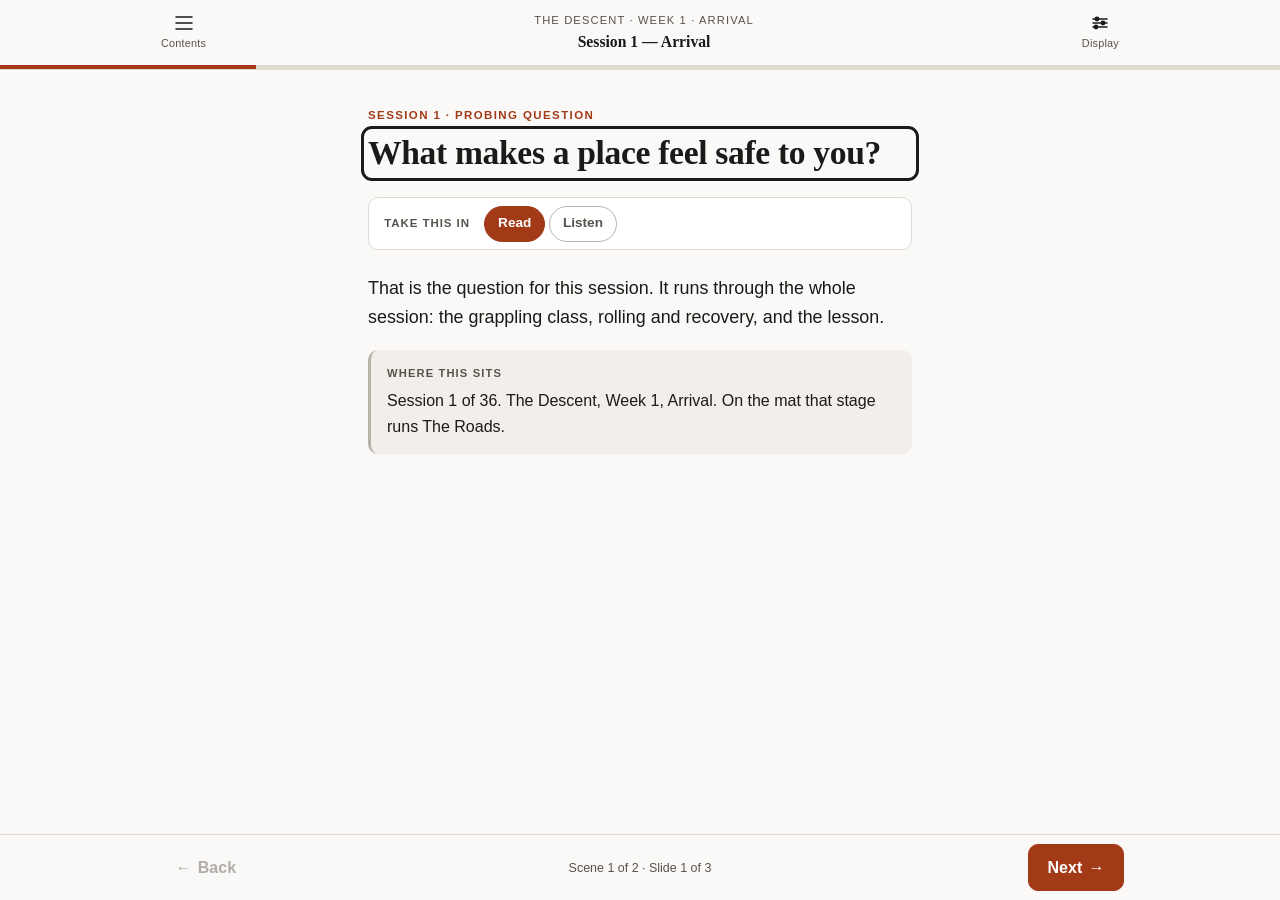
==== engine/index.html @ f6c0fd44 "Send the IRF somewhere it can be counted Unit 4 routes IRF responses through a Google Form backend o" ====
<!DOCTYPE html>
<html lang="en">
<head>
<meta charset="utf-8">
<meta name="viewport" content="width=device-width, initial-scale=1, viewport-fit=cover">
<title>GWMS eLearning</title>
<meta name="description" content="GWMS custom e-learning engine — Block 4 eLearning component.">
<link rel="stylesheet" href="css/engine.css?v=4">
</head>
<body class="is-booting">

<a class="skip-link" href="#main">Skip to slide content</a>

<!-- Screen-reader announcements for slide changes and feedback -->
<div id="live-polite" class="sr-only" aria-live="polite" aria-atomic="true"></div>
<div id="live-assertive" class="sr-only" aria-live="assertive" aria-atomic="true"></div>

<header class="appbar">
  <div class="appbar__inner">
    <button type="button" class="iconbtn" id="btn-menu" aria-haspopup="dialog">
      <span class="iconbtn__glyph" aria-hidden="true">
        <svg viewBox="0 0 20 20" width="20" height="20" focusable="false"><path d="M2 4h16M2 10h16M2 16h16" stroke="currentColor" stroke-width="1.6" stroke-linecap="round" fill="none"/></svg>
      </span>
      <span class="iconbtn__label">Contents</span>
    </button>

    <div class="appbar__title">
      <span class="appbar__eyebrow" id="course-eyebrow"></span>
      <span class="appbar__name" id="course-title">Loading&hellip;</span>
    </div>

    <button type="button" class="iconbtn" id="btn-prefs" aria-haspopup="dialog">
      <span class="iconbtn__glyph" aria-hidden="true">
        <svg viewBox="0 0 20 20" width="20" height="20" focusable="false"><path d="M3 6h14M3 10h14M3 14h14" stroke="currentColor" stroke-width="1.6" stroke-linecap="round" fill="none"/><circle cx="7" cy="6" r="2.4" fill="currentColor"/><circle cx="13" cy="10" r="2.4" fill="currentColor"/><circle cx="6" cy="14" r="2.4" fill="currentColor"/></svg>
      </span>
      <span class="iconbtn__label">Display</span>
    </button>
  </div>

  <div class="progress" id="progress"
       role="progressbar" aria-valuemin="0" aria-valuemax="100" aria-valuenow="0"
       aria-label="Course progress">
    <div class="progress__fill" id="progress-fill"></div>
  </div>
</header>

<main id="main" class="stage" tabindex="-1">
  <div class="slide" id="slide-root">
    <p class="loading">Loading course&hellip;</p>
  </div>
</main>

<nav class="slidebar" aria-label="Slide navigation">
  <div class="slidebar__inner">
    <button type="button" class="btn btn--ghost" id="btn-prev">
      <span aria-hidden="true">&larr;</span> Back
    </button>
    <p class="slidebar__status" id="slide-status"></p>
    <button type="button" class="btn btn--primary" id="btn-next">
      Next <span aria-hidden="true">&rarr;</span>
    </button>
  </div>
  <p class="slidebar__gate" id="slide-gate" hidden></p>
</nav>

<!-- ============ Contents / scene menu ============ -->
<dialog class="sheet" id="dlg-menu" aria-labelledby="dlg-menu-title">
  <div class="sheet__head">
    <h2 id="dlg-menu-title">Contents</h2>
    <button type="button" class="closebtn" data-close="dlg-menu">Close</button>
  </div>
  <div class="sheet__body">
    <nav id="menu-scenes" aria-label="Scenes and slides"></nav>
    <div class="sheet__foot">
      <button type="button" class="linkbtn" id="btn-credits">Credits &amp; licences</button>
      <button type="button" class="linkbtn" id="btn-privacy">Your data</button>
      <button type="button" class="linkbtn" id="btn-check">Accessibility check</button>
    </div>
  </div>
</dialog>

<!-- ============ Display preferences ============ -->
<dialog class="sheet" id="dlg-prefs" aria-labelledby="dlg-prefs-title">
  <div class="sheet__head">
    <h2 id="dlg-prefs-title">Display</h2>
    <button type="button" class="closebtn" data-close="dlg-prefs">Close</button>
  </div>
  <div class="sheet__body">
    <p class="sheet__intro">Set this up however it reads easiest for you. Your choices stay on this device.</p>

    <fieldset class="prefset">
      <legend>Text size</legend>
      <div class="segmented" role="radiogroup" aria-label="Text size" data-pref="textSize">
        <label><input type="radio" name="textSize" value="normal"> <span>Normal</span></label>
        <label><input type="radio" name="textSize" value="large"> <span>Large</span></label>
        <label><input type="radio" name="textSize" value="xlarge"> <span>Largest</span></label>
      </div>
    </fieldset>

    <fieldset class="prefset">
      <legend>Line spacing</legend>
      <div class="segmented" role="radiogroup" aria-label="Line spacing" data-pref="lineSpacing">
        <label><input type="radio" name="lineSpacing" value="normal"> <span>Normal</span></label>
        <label><input type="radio" name="lineSpacing" value="loose"> <span>Loose</span></label>
      </div>
    </fieldset>

    <fieldset class="prefset">
      <legend>Typeface</legend>
      <div class="segmented" role="radiogroup" aria-label="Typeface" data-pref="typeface">
        <label><input type="radio" name="typeface" value="default"> <span>Default</span></label>
        <label><input type="radio" name="typeface" value="legible"> <span>High legibility</span></label>
      </div>
    </fieldset>

    <fieldset class="prefset">
      <legend>Theme</legend>
      <div class="segmented" role="radiogroup" aria-label="Theme" data-pref="theme">
        <label><input type="radio" name="theme" value="system"> <span>System</span></label>
        <label><input type="radio" name="theme" value="light"> <span>Light</span></label>
        <label><input type="radio" name="theme" value="dark"> <span>Dark</span></label>
      </div>
    </fieldset>

    <fieldset class="prefset">
      <legend>Motion</legend>
      <div class="segmented" role="radiogroup" aria-label="Motion" data-pref="motion">
        <label><input type="radio" name="motion" value="system"> <span>System</span></label>
        <label><input type="radio" name="motion" value="reduced"> <span>Reduce</span></label>
      </div>
    </fieldset>
  </div>
</dialog>

<!-- ============ Generic info sheet (credits / privacy / check) ============ -->
<dialog class="sheet" id="dlg-info" aria-labelledby="dlg-info-title">
  <div class="sheet__head">
    <h2 id="dlg-info-title">Information</h2>
    <button type="button" class="closebtn" data-close="dlg-info">Close</button>
  </div>
  <div class="sheet__body" id="dlg-info-body"></div>
</dialog>

<script src="js/util.js?v=4"></script>
<script src="js/storage.js?v=4"></script>
<script src="js/validate.js?v=4"></script>
<script src="js/irf.js?v=4"></script>
<script src="js/slides.js?v=4"></script>
<script src="js/navigation.js?v=4"></script>
<script src="js/app.js?v=4"></script>
</body>
</html>
---- engine/css/engine.css ----
/* ==========================================================================
   GWMS eLearning Engine — engine.css
   Palette contrast is checked against WCAG 2.1 AA (4.5:1 body, 3:1 UI).
   Measured ratios are noted beside each pairing.
   ========================================================================== */

/* ---------- Tokens ---------- */
:root {
  color-scheme: light dark;

  /* Light surface set */
  --bg:          #FAF9F7;
  --surface:     #FFFFFF;
  --surface-2:   #F2EFEA;
  --ink:         #1B1A18;   /* on --bg  : 16.6:1 */
  --ink-muted:   #57534C;   /* on --bg  :  7.6:1 */
  --line:        #DFDAD2;
  --line-strong: #B9B2A8;   /* on --bg  :  3.1:1  (UI boundary) */
  --accent:      #A23A18;   /* on --bg  :  6.4:1 */
  --accent-ink:  #FFFFFF;   /* on accent:  6.7:1 */
  --accent-soft: #F7E9E3;
  --ok:          #1D5B3A;   /* on white :  8.1:1 */
  --ok-soft:     #E6F1EA;
  --no:          #96201C;   /* on --bg  :  8.0:1 */
  --no-soft:     #F9E7E6;
  --focus:       #1B1A18;

  --shadow: 0 1px 2px rgba(27,26,24,.05), 0 8px 24px -12px rgba(27,26,24,.22);

  --font-body: -apple-system, BlinkMacSystemFont, "Segoe UI", Roboto, "Helvetica Neue", Arial, sans-serif;
  --font-head: ui-serif, Georgia, "Iowan Old Style", "Times New Roman", serif;

  --measure: 34rem;          /* ~66 characters */
  --pad: clamp(1rem, 4vw, 2.25rem);
  --radius: 10px;
  --tap: 44px;               /* minimum touch target */

  --leading: 1.62;
  --step: 1rem;
  --dur: 180ms;
}

@media (prefers-color-scheme: dark) {
  :root:not([data-theme="light"]) { color-scheme: dark; }
}

/* Dark surface set — applied by media query or by explicit [data-theme] */
@media (prefers-color-scheme: dark) {
  :root:not([data-theme="light"]) {
    --bg:          #141618;
    --surface:     #1D2023;
    --surface-2:   #262A2E;
    --ink:         #F0EEE9;   /* on --bg : 15.6:1 */
    --ink-muted:   #ABA49B;   /* on --bg :  7.4:1 */
    --line:        #32373B;
    --line-strong: #545B61;   /* on --bg :  3.2:1 */
    --accent:      #E58B60;   /* on --bg :  7.1:1 */
    --accent-ink:  #141618;   /* on accent: 7.1:1 */
    --accent-soft: #2C231E;
    --ok:          #7CCDA0;   /* on --bg :  9.4:1 */
    --ok-soft:     #1B2A22;
    --no:          #F0938D;   /* on --bg :  8.2:1 */
    --no-soft:     #2C1D1C;
    --focus:       #F0EEE9;
    --shadow: 0 1px 2px rgba(0,0,0,.4), 0 10px 28px -14px rgba(0,0,0,.8);
  }
}
:root[data-theme="dark"] {
  color-scheme: dark;
  --bg:#141618; --surface:#1D2023; --surface-2:#262A2E;
  --ink:#F0EEE9; --ink-muted:#ABA49B; --line:#32373B; --line-strong:#545B61;
  --accent:#E58B60; --accent-ink:#141618; --accent-soft:#2C231E;
  --ok:#7CCDA0; --ok-soft:#1B2A22; --no:#F0938D; --no-soft:#2C1D1C;
  --focus:#F0EEE9;
  --shadow: 0 1px 2px rgba(0,0,0,.4), 0 10px 28px -14px rgba(0,0,0,.8);
}

/* Learner display preferences */
:root[data-text-size="large"]  { --step: 1.125rem; --measure: 32rem; }
:root[data-text-size="xlarge"] { --step: 1.28rem;  --measure: 30rem; }
:root[data-line-spacing="loose"] { --leading: 1.9; }
:root[data-typeface="legible"] {
  --font-body: "Atkinson Hyperlegible", Verdana, Tahoma, sans-serif;
  --font-head: "Atkinson Hyperlegible", Verdana, Tahoma, sans-serif;
}

@media (prefers-reduced-motion: reduce) { :root { --dur: 0ms; } }
:root[data-motion="reduced"] { --dur: 0ms; }

/* ---------- Reset-ish ---------- */
*, *::before, *::after { box-sizing: border-box; }
/* The UA rule for [hidden] is element-level, so any class that sets display
   (.btn, .reveal, …) would silently defeat it. Keep hidden meaning hidden. */
[hidden] { display: none !important; }
html { -webkit-text-size-adjust: 100%; }
body {
  margin: 0;
  background: var(--bg);
  color: var(--ink);
  font: var(--step)/var(--leading) var(--font-body);
  min-height: 100svh;
  display: flex;
  flex-direction: column;
  overflow-wrap: break-word;
}
h1, h2, h3 { font-family: var(--font-head); font-weight: 600; line-height: 1.22; letter-spacing: -0.01em; margin: 0 0 .5em; }
p { margin: 0 0 1em; }
img, video, svg { max-width: 100%; height: auto; }
button, input, textarea, select { font: inherit; color: inherit; }

:where(a) { color: var(--accent); text-underline-offset: 3px; }

/* Focus: always visible, never removed */
:focus-visible {
  outline: 3px solid var(--focus);
  outline-offset: 2px;
  border-radius: 4px;
}
#main:focus { outline: none; }
#main:focus-visible { outline: 3px solid var(--focus); outline-offset: -3px; }

.sr-only {
  position: absolute !important; width: 1px; height: 1px;
  padding: 0; margin: -1px; overflow: hidden;
  clip: rect(0 0 0 0); clip-path: inset(50%); white-space: nowrap; border: 0;
}

.skip-link {
  position: absolute; left: .5rem; top: -100vh; z-index: 100;
  background: var(--accent); color: var(--accent-ink);
  padding: .7rem 1rem; border-radius: var(--radius); font-weight: 600;
  text-decoration: none;
}
.skip-link:focus { top: .5rem; }

/* ---------- App bar ---------- */
.appbar {
  position: sticky; top: 0; z-index: 20;
  background: color-mix(in srgb, var(--bg) 88%, transparent);
  -webkit-backdrop-filter: saturate(1.4) blur(10px);
  backdrop-filter: saturate(1.4) blur(10px);
  border-bottom: 1px solid var(--line);
}
.appbar__inner {
  max-width: 62rem; margin: 0 auto;
  padding: .4rem max(.5rem, env(safe-area-inset-left)) .4rem max(.5rem, env(safe-area-inset-right));
  display: grid; grid-template-columns: auto 1fr auto; align-items: center; gap: .5rem;
}
.appbar__title { text-align: center; min-width: 0; }
.appbar__eyebrow {
  display: block; font-size: .7rem; letter-spacing: .1em; text-transform: uppercase;
  color: var(--ink-muted);
}
.appbar__name {
  display: block; font-family: var(--font-head); font-size: .98rem; font-weight: 600;
  white-space: nowrap; overflow: hidden; text-overflow: ellipsis;
}

.iconbtn {
  display: inline-flex; flex-direction: column; align-items: center; gap: .1rem;
  min-width: var(--tap); min-height: var(--tap);
  padding: .35rem .5rem; border: 1px solid transparent; border-radius: var(--radius);
  background: transparent; cursor: pointer;
}
.iconbtn:hover { background: var(--surface-2); }
.iconbtn__glyph { display: flex; }
.iconbtn__label { font-size: .68rem; letter-spacing: .02em; color: var(--ink-muted); }

/* ---------- Progress ---------- */
.progress { height: 4px; background: var(--line); position: relative; }
.progress__fill {
  height: 100%; width: 0%; background: var(--accent);
  transition: width var(--dur) ease-out;
}

/* ---------- Stage ---------- */
.stage {
  flex: 1 0 auto; width: 100%;
  padding: var(--pad) max(var(--pad), env(safe-area-inset-left)) 2rem max(var(--pad), env(safe-area-inset-right));
}
.slide { max-width: var(--measure); margin: 0 auto; }
body.is-booting .slide { opacity: .6; }
.slide[data-enter] { animation: fade var(--dur) ease-out both; }
@keyframes fade { from { opacity: 0; transform: translateY(6px); } to { opacity: 1; transform: none; } }

.loading { color: var(--ink-muted); }

/* Slide header */
.slide__eyebrow {
  font-size: .72rem; letter-spacing: .12em; text-transform: uppercase;
  color: var(--accent); margin: 0 0 .5rem; font-weight: 600;
}
.slide__title { font-size: clamp(1.5rem, 1.15rem + 1.6vw, 2.1rem); margin-bottom: .7em; }
.slide__title:focus { outline: none; }
.slide__title:focus-visible { outline: 3px solid var(--focus); outline-offset: 4px; }

/* ---------- Body blocks ---------- */
.block-lead { font-size: 1.12em; color: var(--ink); }
.block-list { padding-left: 1.15em; margin: 0 0 1em; }
.block-list li { margin-bottom: .4em; }
.block-quote {
  margin: 0 0 1.25em; padding: .1em 0 .1em 1rem;
  border-left: 3px solid var(--accent);
  font-family: var(--font-head); font-size: 1.1em; color: var(--ink);
}
.block-quote cite { display: block; font: 400 .8rem/1.4 var(--font-body); color: var(--ink-muted); font-style: normal; margin-top: .5em; }
.callout {
  margin: 0 0 1.25em; padding: .9rem 1rem;
  background: var(--surface-2); border-radius: var(--radius);
  border-left: 3px solid var(--line-strong);
}
.callout > :last-child { margin-bottom: 0; }
.callout__label {
  display: block; font-size: .7rem; letter-spacing: .1em; text-transform: uppercase;
  color: var(--ink-muted); font-weight: 700; margin-bottom: .35rem;
}

/* Figures */
.figure { margin: 0 0 1.5rem; }
.figure__frame {
  background: var(--surface-2); border: 1px solid var(--line);
  border-radius: var(--radius); overflow: hidden;
}
.figure img { display: block; width: 100%; }
.figure figcaption { font-size: .82rem; color: var(--ink-muted); margin-top: .55rem; }
.credit { font-size: .74rem; color: var(--ink-muted); margin-top: .35rem; }
.credit b { font-weight: 600; }

/* ---------- Buttons ---------- */
.btn {
  display: inline-flex; align-items: center; justify-content: center; gap: .4rem;
  min-height: var(--tap); padding: .6rem 1.15rem;
  border-radius: var(--radius); border: 1px solid var(--line-strong);
  background: var(--surface); color: var(--ink);
  font-weight: 600; cursor: pointer;
  transition: background var(--dur), border-color var(--dur), transform var(--dur);
}
.btn:hover:not(:disabled) { background: var(--surface-2); }
.btn:active:not(:disabled) { transform: translateY(1px); }
.btn:disabled { opacity: .45; cursor: not-allowed; }
.btn--primary { background: var(--accent); border-color: var(--accent); color: var(--accent-ink); }
.btn--primary:hover:not(:disabled) { background: color-mix(in srgb, var(--accent) 88%, var(--ink)); }
.btn--ghost { border-color: transparent; background: transparent; color: var(--ink-muted); }
.btn--ghost:hover:not(:disabled) { background: var(--surface-2); color: var(--ink); }
.btn--wide { width: 100%; }

.linkbtn {
  background: none; border: 0; padding: .5rem .25rem; min-height: var(--tap);
  color: var(--accent); font-weight: 600; cursor: pointer;
  text-decoration: underline; text-underline-offset: 3px;
}

/* ---------- Slide nav bar ---------- */
.slidebar {
  position: sticky; bottom: 0; z-index: 15;
  background: color-mix(in srgb, var(--bg) 92%, transparent);
  -webkit-backdrop-filter: blur(10px); backdrop-filter: blur(10px);
  border-top: 1px solid var(--line);
  padding-bottom: env(safe-area-inset-bottom);
}
.slidebar__inner {
  max-width: 62rem; margin: 0 auto;
  padding: .55rem max(.75rem, env(safe-area-inset-left)) .55rem max(.75rem, env(safe-area-inset-right));
  display: grid; grid-template-columns: 1fr auto 1fr; align-items: center; gap: .5rem;
}
.slidebar__inner > :first-child { justify-self: start; }
.slidebar__inner > :last-child { justify-self: end; }
.slidebar__status {
  margin: 0; font-size: .78rem; color: var(--ink-muted); text-align: center;
}
.slidebar__gate {
  margin: 0; padding: 0 1rem .6rem; text-align: center;
  font-size: .82rem; color: var(--accent);
}

/* ---------- Alternate representations (differentiation) ---------- */
.altbar {
  display: flex; flex-wrap: wrap; align-items: center; gap: .4rem;
  margin: 0 0 1.5rem; padding: .45rem; border: 1px solid var(--line);
  background: var(--surface); border-radius: var(--radius);
}
.altbar__label {
  font-size: .72rem; letter-spacing: .08em; text-transform: uppercase;
  color: var(--ink-muted); font-weight: 700; padding: 0 .5rem; margin: 0;
}
.altbar__opts { display: flex; flex-wrap: wrap; gap: .25rem; }
.altbar__opts label { position: relative; }
.altbar__opts input { position: absolute; inset: 0; opacity: 0; cursor: pointer; }
.altbar__opts span {
  display: inline-flex; align-items: center; min-height: 36px; padding: .3rem .8rem;
  border-radius: 999px; border: 1px solid var(--line-strong); font-size: .85rem; font-weight: 600;
  color: var(--ink-muted); cursor: pointer;
}
.altbar__opts input:checked + span { background: var(--accent); border-color: var(--accent); color: var(--accent-ink); }
.altbar__opts input:focus-visible + span { outline: 3px solid var(--focus); outline-offset: 2px; }

.media-note { font-size: .82rem; color: var(--ink-muted); }
.media-error {
  padding: .8rem 1rem; border-radius: var(--radius);
  background: var(--no-soft); color: var(--no); font-size: .88rem;
}
audio { width: 100%; margin-bottom: .75rem; }

/* ---------- Video ---------- */
.videowrap {
  position: relative; background: #000; border-radius: var(--radius);
  overflow: hidden; border: 1px solid var(--line); margin-bottom: .75rem;
}
.videowrap--embed { aspect-ratio: 16 / 9; }
.videowrap--embed iframe { position: absolute; inset: 0; width: 100%; height: 100%; border: 0; }
.videowrap video { display: block; width: 100%; }

/* ---------- Disclosure / reveal ---------- */
.reveal { border: 1px solid var(--line); border-radius: var(--radius); margin: 0 0 .85rem; background: var(--surface); }
.reveal__btn {
  display: flex; align-items: center; gap: .65rem; width: 100%;
  min-height: var(--tap); padding: .8rem 1rem;
  background: none; border: 0; border-radius: var(--radius);
  text-align: left; font-weight: 600; cursor: pointer;
}
.reveal__btn:hover { background: var(--surface-2); }
.reveal__marker {
  flex: 0 0 auto; width: 1.5rem; height: 1.5rem; border-radius: 50%;
  border: 1.5px solid var(--accent); color: var(--accent);
  display: grid; place-items: center; font-size: .9rem; line-height: 1;
  transition: transform var(--dur) ease-out, background var(--dur), color var(--dur);
}
.reveal__btn[aria-expanded="true"] .reveal__marker {
  transform: rotate(45deg); background: var(--accent); color: var(--accent-ink);
}
.reveal__panel { padding: 0 1rem 1rem; border-top: 1px solid var(--line); }
.reveal__panel > :first-child { margin-top: 1rem; }
.reveal__panel > :last-child { margin-bottom: 0; }
.reveal__panel[hidden] { display: none; }
.reveal__done { margin-left: auto; font-size: .72rem; color: var(--ok); font-weight: 700; }

/* ---------- Assessment shared ---------- */
.assess {
  border: 1px solid var(--line); border-radius: var(--radius);
  background: var(--surface); padding: 1rem 1.1rem 1.1rem; margin: 0 0 1.25rem;
  box-shadow: var(--shadow);
}
.assess__kind {
  font-size: .68rem; letter-spacing: .12em; text-transform: uppercase;
  color: var(--ink-muted); font-weight: 700; margin: 0 0 .5rem;
}
.assess__q { font-family: var(--font-head); font-size: 1.15em; margin: 0 0 1rem; padding: 0; border: 0; }
fieldset.assess__set { border: 0; padding: 0; margin: 0; min-width: 0; }

/* Choice list — native radios/checkboxes for full keyboard support */
.choices { list-style: none; margin: 0 0 1rem; padding: 0; display: grid; gap: .5rem; }
.choice { position: relative; }
.choice > input { position: absolute; left: .95rem; top: 50%; transform: translateY(-50%); margin: 0; }
.choice > label {
  display: block; min-height: var(--tap); padding: .8rem 1rem .8rem 2.65rem;
  border: 1px solid var(--line-strong); border-radius: var(--radius);
  background: var(--bg); cursor: pointer;
}
.choice > label:hover { background: var(--surface-2); }
.choice > input:checked + label { border-color: var(--accent); background: var(--accent-soft); }
.choice > input:focus-visible + label { outline: 3px solid var(--focus); outline-offset: 2px; }
.choice > input:disabled + label { cursor: default; }
.choice[data-state="correct"] > label { border-color: var(--ok); background: var(--ok-soft); }
.choice[data-state="incorrect"] > label { border-color: var(--no); background: var(--no-soft); }
.choice__mark { font-weight: 700; }
.choice[data-state="correct"] .choice__mark { color: var(--ok); }
.choice[data-state="incorrect"] .choice__mark { color: var(--no); }
.choice__why { display: block; margin-top: .4rem; font-size: .86rem; color: var(--ink-muted); }

.feedback { padding: .85rem 1rem; border-radius: var(--radius); margin: 0 0 1rem; }
.feedback--ok { background: var(--ok-soft); border: 1px solid var(--ok); }
.feedback--no { background: var(--no-soft); border: 1px solid var(--no); }
.feedback__head { font-weight: 700; margin: 0 0 .3rem; }
.feedback--ok .feedback__head { color: var(--ok); }
.feedback--no .feedback__head { color: var(--no); }
.feedback > :last-child { margin-bottom: 0; }
.assess__actions { display: flex; flex-wrap: wrap; gap: .5rem; }

/* Reflection */
.reflect__field { display: block; }
.reflect__hint { display: block; font-size: .86rem; color: var(--ink-muted); margin: 0 0 .6rem; }
.reflect textarea {
  width: 100%; min-height: 8.5rem; padding: .8rem .9rem;
  border: 1px solid var(--line-strong); border-radius: var(--radius);
  background: var(--bg); resize: vertical;
}
.reflect textarea:focus-visible { outline: 3px solid var(--focus); outline-offset: 1px; }
.reflect__group { margin-bottom: 1.15rem; }
.reflect__group:last-of-type { margin-bottom: 0; }
.reflect__group .assess__q { font-size: 1em; margin-bottom: .4rem; }
.reflect__foot { display: flex; flex-wrap: wrap; align-items: center; gap: .75rem; margin-top: .75rem; }
.reflect__saved { font-size: .82rem; color: var(--ok); font-weight: 600; }
.sendstatus { margin: .75rem 0 0; font-size: .9rem; font-weight: 600; }
.sendstatus--sending { color: var(--ink-muted); }
.sendstatus--sent, .sendstatus--handed { color: var(--ok); }
.sendstatus--queued, .sendstatus--local { color: var(--ink-muted); font-weight: 400; }

.privacy-note { font-size: .78rem; color: var(--ink-muted); margin: .75rem 0 0; }

/* Branch */
.branch__opts { display: grid; gap: .6rem; margin: 0; padding: 0; list-style: none; }
.branch__btn {
  width: 100%; text-align: left; min-height: var(--tap);
  padding: .9rem 1rem; border: 1px solid var(--line-strong); border-radius: var(--radius);
  background: var(--bg); cursor: pointer; font-weight: 600;
  display: flex; align-items: center; gap: .75rem;
}
.branch__btn:hover { background: var(--surface-2); border-color: var(--accent); }
.branch__btn[aria-pressed="true"] { border-color: var(--accent); background: var(--accent-soft); }
.branch__idx {
  flex: 0 0 auto; width: 1.75rem; height: 1.75rem; border-radius: 50%;
  display: grid; place-items: center; font-size: .8rem;
  background: var(--surface-2); color: var(--ink-muted);
}
.branch__btn:hover .branch__idx, .branch__btn[aria-pressed="true"] .branch__idx { background: var(--accent); color: var(--accent-ink); }
.branch__sub { display: block; font-weight: 400; font-size: .86rem; color: var(--ink-muted); margin-top: .2rem; }

/* ---------- Dialogs ---------- */
.sheet {
  width: min(34rem, 100vw); max-width: 100vw;
  max-height: 88svh; padding: 0; border: 1px solid var(--line);
  border-radius: 14px; background: var(--surface); color: var(--ink);
  box-shadow: var(--shadow);
}
.sheet::backdrop { background: rgba(10,10,10,.45); }
.sheet__head {
  position: sticky; top: 0; z-index: 2; background: var(--surface);
  display: flex; align-items: center; justify-content: space-between; gap: 1rem;
  padding: 1rem 1.15rem .75rem; border-bottom: 1px solid var(--line);
}
.sheet__head h2 { margin: 0; font-size: 1.15rem; }
.closebtn {
  min-height: var(--tap); padding: .5rem .9rem; border-radius: var(--radius);
  border: 1px solid var(--line-strong); background: var(--bg); cursor: pointer; font-weight: 600;
}
.closebtn:hover { background: var(--surface-2); }
.sheet__body { padding: 1rem 1.15rem 1.5rem; overflow-y: auto; }
.sheet__intro { color: var(--ink-muted); font-size: .9rem; }
.sheet__foot {
  display: flex; flex-wrap: wrap; gap: .25rem 1.25rem;
  margin-top: 1.25rem; padding-top: .75rem; border-top: 1px solid var(--line);
}

@media (max-width: 480px) {
  .sheet {
    width: 100vw; max-height: 92svh; margin: auto 0 0; border-radius: 14px 14px 0 0;
    border-bottom: 0;
  }
}

/* Menu (scene/slide list) */
.menu-scene { margin-bottom: 1.25rem; }
.menu-scene__title {
  font-size: .72rem; letter-spacing: .11em; text-transform: uppercase;
  color: var(--ink-muted); font-weight: 700; margin: 0 0 .5rem;
}
.menu-list { list-style: none; margin: 0; padding: 0; display: grid; gap: .25rem; }
.menu-item {
  display: flex; align-items: center; gap: .7rem; width: 100%;
  min-height: var(--tap); padding: .6rem .7rem;
  border: 1px solid transparent; border-radius: var(--radius);
  background: none; text-align: left; cursor: pointer;
}
.menu-item:hover { background: var(--surface-2); }
.menu-item[aria-current="true"] { border-color: var(--accent); background: var(--accent-soft); font-weight: 700; }
.menu-item__dot {
  flex: 0 0 auto; width: .6rem; height: .6rem; border-radius: 50%;
  border: 1.5px solid var(--line-strong); background: transparent;
}
.menu-item[data-visited="true"] .menu-item__dot { background: var(--accent); border-color: var(--accent); }
.menu-item__text { flex: 1 1 auto; min-width: 0; }
.menu-item__type { font-size: .7rem; color: var(--ink-muted); text-transform: uppercase; letter-spacing: .07em; }

/* Preferences */
.prefset { border: 0; padding: 0; margin: 0 0 1.35rem; min-width: 0; }
.prefset legend { padding: 0; font-weight: 700; font-size: .82rem; letter-spacing: .06em; text-transform: uppercase; color: var(--ink-muted); margin-bottom: .5rem; }
.segmented { display: flex; flex-wrap: wrap; gap: .4rem; }
.segmented label { position: relative; }
.segmented input { position: absolute; inset: 0; opacity: 0; cursor: pointer; }
.segmented span {
  display: inline-flex; align-items: center; min-height: var(--tap); padding: .45rem 1rem;
  border: 1px solid var(--line-strong); border-radius: 999px; cursor: pointer; font-weight: 600; font-size: .9rem;
}
.segmented input:checked + span { background: var(--accent); border-color: var(--accent); color: var(--accent-ink); }
.segmented input:focus-visible + span { outline: 3px solid var(--focus); outline-offset: 2px; }

/* Info sheet content */
.info-list { list-style: none; margin: 0; padding: 0; display: grid; gap: .85rem; }
.info-list li { padding-bottom: .85rem; border-bottom: 1px solid var(--line); font-size: .9rem; }
.info-list li:last-child { border-bottom: 0; }
.info-list b { display: block; }
.issue { display: grid; gap: .2rem; padding: .7rem .85rem; border-radius: var(--radius); font-size: .88rem; }
.issue--error { background: var(--no-soft); border-left: 3px solid var(--no); }
.issue--warn { background: var(--surface-2); border-left: 3px solid var(--line-strong); }
.issue__where { font-size: .74rem; color: var(--ink-muted); font-family: ui-monospace, SFMono-Regular, Menlo, monospace; }
.tally { display: flex; gap: 1.25rem; margin: 0 0 1rem; }
.tally b { display: block; font-family: var(--font-head); font-size: 1.6rem; }
.tally span { font-size: .75rem; color: var(--ink-muted); text-transform: uppercase; letter-spacing: .08em; }

/* Fatal load error */
.fatal { max-width: var(--measure); margin: 0 auto; }
.fatal pre {
  background: var(--surface-2); padding: .9rem 1rem; border-radius: var(--radius);
  overflow-x: auto; font-size: .85rem; border: 1px solid var(--line);
}

/* Print — text path for the whole course */
@media print {
  .appbar, .slidebar, .sheet, .skip-link, .altbar { display: none !important; }
  body { background: #fff; color: #000; }
  .reveal__panel[hidden] { display: block !important; }
}
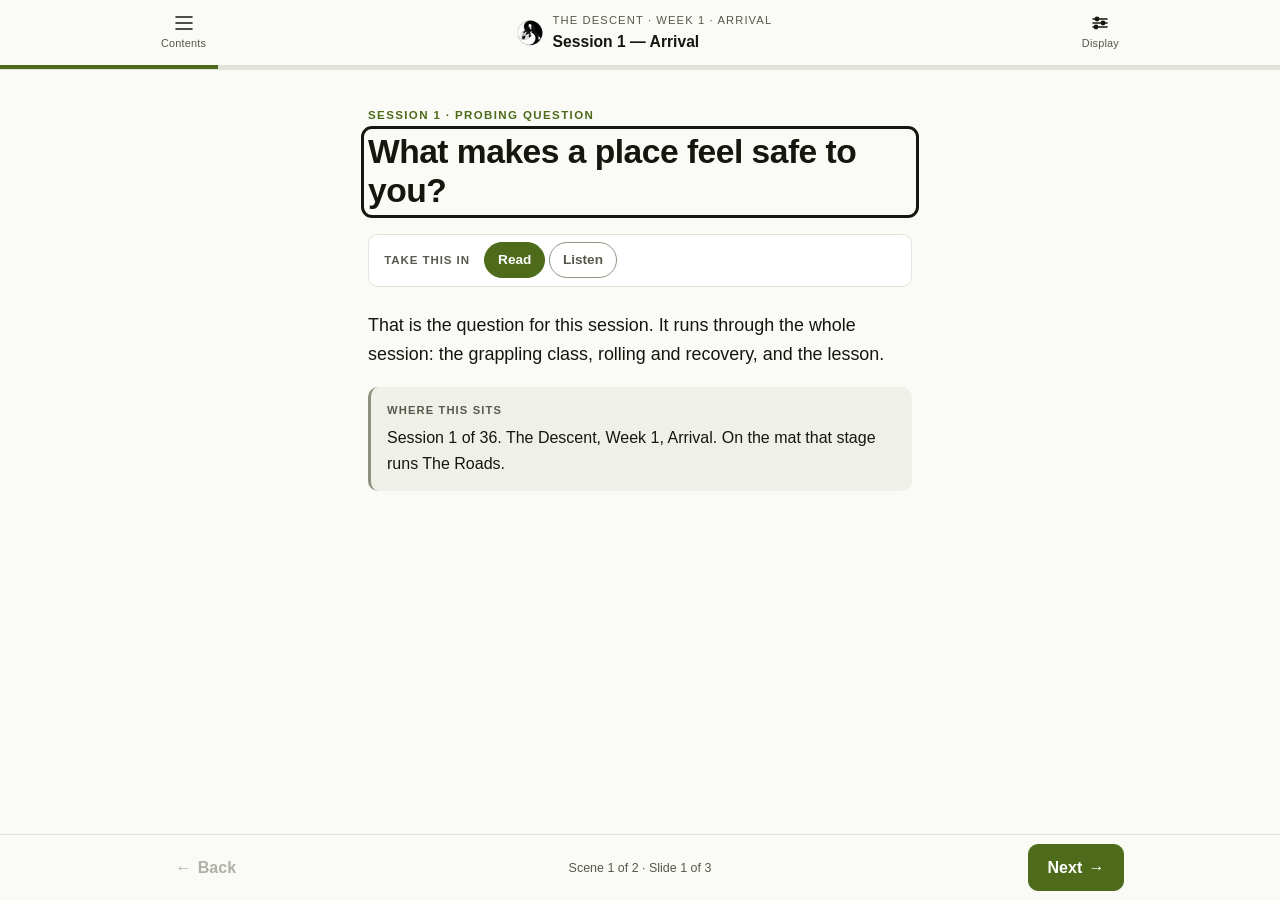
==== commit e138bf51: "Replace the placeholder palette with the real GWMS brand Olive #6B8E23 as the primary accent, black " ====
--- a/engine/index.html
+++ b/engine/index.html
@@ -5,7 +5,9 @@
 <meta name="viewport" content="width=device-width, initial-scale=1, viewport-fit=cover">
 <title>GWMS eLearning</title>
 <meta name="description" content="GWMS custom e-learning engine — Block 4 eLearning component.">
-<link rel="stylesheet" href="css/engine.css?v=4">
+<link rel="icon" href="assets/favicon-192.png" sizes="192x192">
+<link rel="apple-touch-icon" href="assets/favicon-192.png">
+<link rel="stylesheet" href="css/engine.css?v=8">
 </head>
 <body class="is-booting">
 
@@ -25,8 +27,11 @@
     </button>
 
     <div class="appbar__title">
-      <span class="appbar__eyebrow" id="course-eyebrow"></span>
-      <span class="appbar__name" id="course-title">Loading&hellip;</span>
+      <img class="appbar__mark" src="assets/brand-mark.png" alt="" width="32" height="32">
+      <span class="appbar__title-text">
+        <span class="appbar__eyebrow" id="course-eyebrow"></span>
+        <span class="appbar__name" id="course-title">Loading&hellip;</span>
+      </span>
     </div>
 
     <button type="button" class="iconbtn" id="btn-prefs" aria-haspopup="dialog">
@@ -72,7 +77,7 @@
   <div class="sheet__body">
     <nav id="menu-scenes" aria-label="Scenes and slides"></nav>
     <div class="sheet__foot">
-      <button type="button" class="linkbtn" id="btn-credits">Credits &amp; licences</button>
+      <button type="button" class="linkbtn" id="btn-credits">Credits &amp; licenses</button>
       <button type="button" class="linkbtn" id="btn-privacy">Your data</button>
       <button type="button" class="linkbtn" id="btn-check">Accessibility check</button>
     </div>
@@ -141,12 +146,12 @@
   <div class="sheet__body" id="dlg-info-body"></div>
 </dialog>
 
-<script src="js/util.js?v=4"></script>
-<script src="js/storage.js?v=4"></script>
-<script src="js/validate.js?v=4"></script>
-<script src="js/irf.js?v=4"></script>
-<script src="js/slides.js?v=4"></script>
-<script src="js/navigation.js?v=4"></script>
-<script src="js/app.js?v=4"></script>
+<script src="js/util.js?v=8"></script>
+<script src="js/storage.js?v=8"></script>
+<script src="js/validate.js?v=8"></script>
+<script src="js/irf.js?v=8"></script>
+<script src="js/slides.js?v=8"></script>
+<script src="js/navigation.js?v=8"></script>
+<script src="js/app.js?v=8"></script>
 </body>
 </html>
--- a/engine/css/engine.css
+++ b/engine/css/engine.css
@@ -5,30 +5,39 @@
    ========================================================================== */
 
 /* ---------- Tokens ---------- */
+/* GWMS brand: olive #6B8E23, black, white, red and gold reserved for
+   feedback. Every pairing below is measured against WCAG 2.1 AA (4.5:1 body
+   text, 3:1 UI/large text) with the same relative-luminance formula the
+   engine runs at load time in validate.js — not eyeballed. Ratios noted
+   beside each token. Re-verify with tools/palette-check.js before changing
+   any of these; a hand-tweaked hex here is exactly the kind of thing that
+   passes a glance and fails the live contrast audit. */
 :root {
   color-scheme: light dark;
 
   /* Light surface set */
-  --bg:          #FAF9F7;
+  --bg:          #FAFAF6;
   --surface:     #FFFFFF;
-  --surface-2:   #F2EFEA;
-  --ink:         #1B1A18;   /* on --bg  : 16.6:1 */
-  --ink-muted:   #57534C;   /* on --bg  :  7.6:1 */
-  --line:        #DFDAD2;
-  --line-strong: #B9B2A8;   /* on --bg  :  3.1:1  (UI boundary) */
-  --accent:      #A23A18;   /* on --bg  :  6.4:1 */
-  --accent-ink:  #FFFFFF;   /* on accent:  6.7:1 */
-  --accent-soft: #F7E9E3;
-  --ok:          #1D5B3A;   /* on white :  8.1:1 */
-  --ok-soft:     #E6F1EA;
-  --no:          #96201C;   /* on --bg  :  8.0:1 */
-  --no-soft:     #F9E7E6;
-  --focus:       #1B1A18;
-
-  --shadow: 0 1px 2px rgba(27,26,24,.05), 0 8px 24px -12px rgba(27,26,24,.22);
-
-  --font-body: -apple-system, BlinkMacSystemFont, "Segoe UI", Roboto, "Helvetica Neue", Arial, sans-serif;
-  --font-head: ui-serif, Georgia, "Iowan Old Style", "Times New Roman", serif;
+  --surface-2:   #EFF1E8;
+  --ink:         #15170F;   /* on --bg  : 17.3:1 */
+  --ink-muted:   #565A4C;   /* on --bg  :  6.8:1 */
+  --line:        #E1E4D8;
+  --line-strong: #8C9280;   /* on --bg  :  3.1:1  (UI boundary) */
+  --accent:      #4E6B1B;   /* on --bg  :  5.8:1 */
+  --accent-ink:  #FFFFFF;   /* on accent:  6.1:1 */
+  --accent-soft: #E9EFDD;
+  --ok:          #1D7A3D;   /* on --bg  :  5.1:1 */
+  --ok-soft:     #E3F3E7;
+  --no:          #A32E24;   /* on --bg  :  6.8:1 */
+  --no-soft:     #FBE7E4;
+  --highlight:   #7A5E00;   /* on --bg  :  5.9:1 — reserved: spaced-retrieval screens only */
+  --highlight-soft: #F5EBC8;
+  --focus:       #15170F;
+
+  --shadow: 0 1px 2px rgba(21,23,15,.05), 0 8px 24px -12px rgba(21,23,15,.22);
+
+  --font-body: -apple-system, BlinkMacSystemFont, "Helvetica Neue", Helvetica, Arial, "Segoe UI", Roboto, sans-serif;
+  --font-head: -apple-system, BlinkMacSystemFont, "Helvetica Neue", Helvetica, Arial, "Segoe UI", Roboto, sans-serif;
 
   --measure: 34rem;          /* ~66 characters */
   --pad: clamp(1rem, 4vw, 2.25rem);
@@ -47,31 +56,34 @@
 /* Dark surface set — applied by media query or by explicit [data-theme] */
 @media (prefers-color-scheme: dark) {
   :root:not([data-theme="light"]) {
-    --bg:          #141618;
-    --surface:     #1D2023;
-    --surface-2:   #262A2E;
-    --ink:         #F0EEE9;   /* on --bg : 15.6:1 */
-    --ink-muted:   #ABA49B;   /* on --bg :  7.4:1 */
-    --line:        #32373B;
-    --line-strong: #545B61;   /* on --bg :  3.2:1 */
-    --accent:      #E58B60;   /* on --bg :  7.1:1 */
-    --accent-ink:  #141618;   /* on accent: 7.1:1 */
-    --accent-soft: #2C231E;
-    --ok:          #7CCDA0;   /* on --bg :  9.4:1 */
-    --ok-soft:     #1B2A22;
-    --no:          #F0938D;   /* on --bg :  8.2:1 */
-    --no-soft:     #2C1D1C;
-    --focus:       #F0EEE9;
+    --bg:          #121412;
+    --surface:     #1B1D18;
+    --surface-2:   #242822;
+    --ink:         #F1F2ED;   /* on --bg : 16.5:1 */
+    --ink-muted:   #A7AC9E;   /* on --bg :  8.0:1 */
+    --line:        #2C2F27;
+    --line-strong: #666C58;   /* on --bg :  3.4:1 */
+    --accent:      #8CB93A;   /* on --bg :  8.0:1 */
+    --accent-ink:  #12140D;   /* on accent: 8.1:1 */
+    --accent-soft: #202512;
+    --ok:          #5FD37A;   /* on --bg :  9.8:1 */
+    --ok-soft:     #132A18;
+    --no:          #F0645A;   /* on --bg :  5.9:1 */
+    --no-soft:     #2C1613;
+    --highlight:   #E8B93A;   /* on --bg : 10.1:1 — reserved: spaced-retrieval screens only */
+    --highlight-soft: #2E2610;
+    --focus:       #F1F2ED;
     --shadow: 0 1px 2px rgba(0,0,0,.4), 0 10px 28px -14px rgba(0,0,0,.8);
   }
 }
 :root[data-theme="dark"] {
   color-scheme: dark;
-  --bg:#141618; --surface:#1D2023; --surface-2:#262A2E;
-  --ink:#F0EEE9; --ink-muted:#ABA49B; --line:#32373B; --line-strong:#545B61;
-  --accent:#E58B60; --accent-ink:#141618; --accent-soft:#2C231E;
-  --ok:#7CCDA0; --ok-soft:#1B2A22; --no:#F0938D; --no-soft:#2C1D1C;
-  --focus:#F0EEE9;
+  --bg:#121412; --surface:#1B1D18; --surface-2:#242822;
+  --ink:#F1F2ED; --ink-muted:#A7AC9E; --line:#2C2F27; --line-strong:#666C58;
+  --accent:#8CB93A; --accent-ink:#12140D; --accent-soft:#202512;
+  --ok:#5FD37A; --ok-soft:#132A18; --no:#F0645A; --no-soft:#2C1613;
+  --highlight:#E8B93A; --highlight-soft:#2E2610;
+  --focus:#F1F2ED;
   --shadow: 0 1px 2px rgba(0,0,0,.4), 0 10px 28px -14px rgba(0,0,0,.8);
 }
 
@@ -103,7 +115,7 @@
   flex-direction: column;
   overflow-wrap: break-word;
 }
-h1, h2, h3 { font-family: var(--font-head); font-weight: 600; line-height: 1.22; letter-spacing: -0.01em; margin: 0 0 .5em; }
+h1, h2, h3 { font-family: var(--font-head); font-weight: 800; line-height: 1.16; letter-spacing: -0.015em; margin: 0 0 .5em; }
 p { margin: 0 0 1em; }
 img, video, svg { max-width: 100%; height: auto; }
 button, input, textarea, select { font: inherit; color: inherit; }
@@ -146,13 +158,18 @@
   padding: .4rem max(.5rem, env(safe-area-inset-left)) .4rem max(.5rem, env(safe-area-inset-right));
   display: grid; grid-template-columns: auto 1fr auto; align-items: center; gap: .5rem;
 }
-.appbar__title { text-align: center; min-width: 0; }
+.appbar__title {
+  display: flex; align-items: center; justify-content: center; gap: .55rem;
+  min-width: 0; text-align: left;
+}
+.appbar__mark { flex: 0 0 auto; width: 28px; height: 28px; border-radius: 50%; }
+.appbar__title-text { min-width: 0; }
 .appbar__eyebrow {
   display: block; font-size: .7rem; letter-spacing: .1em; text-transform: uppercase;
   color: var(--ink-muted);
 }
 .appbar__name {
-  display: block; font-family: var(--font-head); font-size: .98rem; font-weight: 600;
+  display: block; font-family: var(--font-head); font-size: .98rem; font-weight: 800;
   white-space: nowrap; overflow: hidden; text-overflow: ellipsis;
 }
 
@@ -198,12 +215,15 @@
 .block-lead { font-size: 1.12em; color: var(--ink); }
 .block-list { padding-left: 1.15em; margin: 0 0 1em; }
 .block-list li { margin-bottom: .4em; }
+/* The only place this renders today is the spaced-retrieval "Look back"
+   screen quoting an earlier session's own question, which is exactly the
+   one context reserved for the gold accent — see the token comment above. */
 .block-quote {
   margin: 0 0 1.25em; padding: .1em 0 .1em 1rem;
-  border-left: 3px solid var(--accent);
+  border-left: 3px solid var(--highlight);
   font-family: var(--font-head); font-size: 1.1em; color: var(--ink);
 }
-.block-quote cite { display: block; font: 400 .8rem/1.4 var(--font-body); color: var(--ink-muted); font-style: normal; margin-top: .5em; }
+.block-quote cite { display: block; font: 700 .8rem/1.4 var(--font-body); color: var(--highlight); font-style: normal; margin-top: .5em; }
 .callout {
   margin: 0 0 1.25em; padding: .9rem 1rem;
   background: var(--surface-2); border-radius: var(--radius);
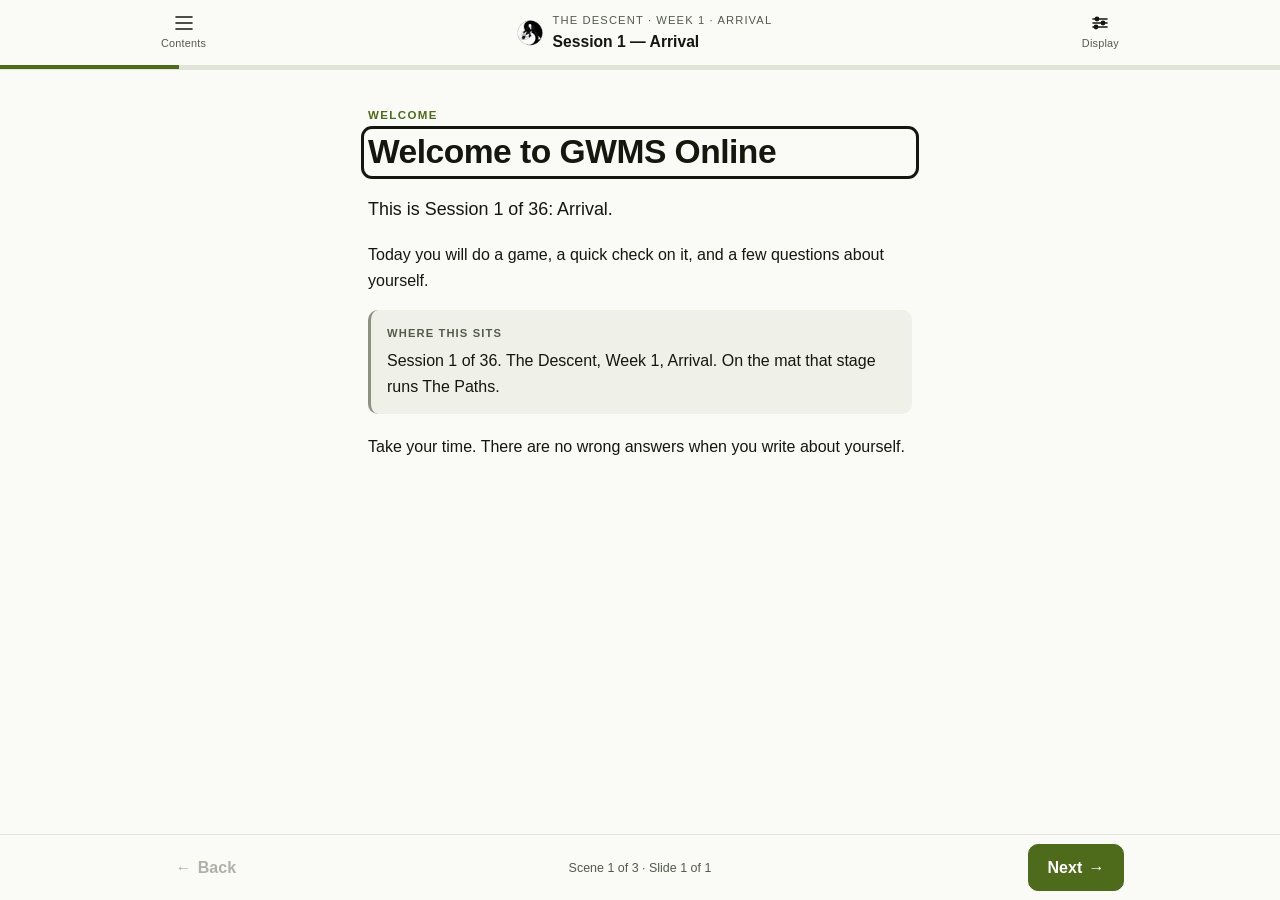
==== commit 087a64cc: "Rename product from "eLearning Engine" to "eLearning Course" in reader-facing copy Titles, headings," ====
--- a/engine/index.html
+++ b/engine/index.html
@@ -4,10 +4,10 @@
 <meta charset="utf-8">
 <meta name="viewport" content="width=device-width, initial-scale=1, viewport-fit=cover">
 <title>GWMS eLearning</title>
-<meta name="description" content="GWMS custom e-learning engine — Block 4 eLearning component.">
+<meta name="description" content="GWMS eLearning course — Block 4 eLearning component.">
 <link rel="icon" href="assets/favicon-192.png" sizes="192x192">
 <link rel="apple-touch-icon" href="assets/favicon-192.png">
-<link rel="stylesheet" href="css/engine.css?v=8">
+<link rel="stylesheet" href="css/engine.css?v=9">
 </head>
 <body class="is-booting">
 
@@ -146,12 +146,12 @@
   <div class="sheet__body" id="dlg-info-body"></div>
 </dialog>
 
-<script src="js/util.js?v=8"></script>
-<script src="js/storage.js?v=8"></script>
-<script src="js/validate.js?v=8"></script>
-<script src="js/irf.js?v=8"></script>
-<script src="js/slides.js?v=8"></script>
-<script src="js/navigation.js?v=8"></script>
-<script src="js/app.js?v=8"></script>
+<script src="js/util.js?v=9"></script>
+<script src="js/storage.js?v=9"></script>
+<script src="js/validate.js?v=9"></script>
+<script src="js/irf.js?v=9"></script>
+<script src="js/slides.js?v=9"></script>
+<script src="js/navigation.js?v=9"></script>
+<script src="js/app.js?v=9"></script>
 </body>
 </html>
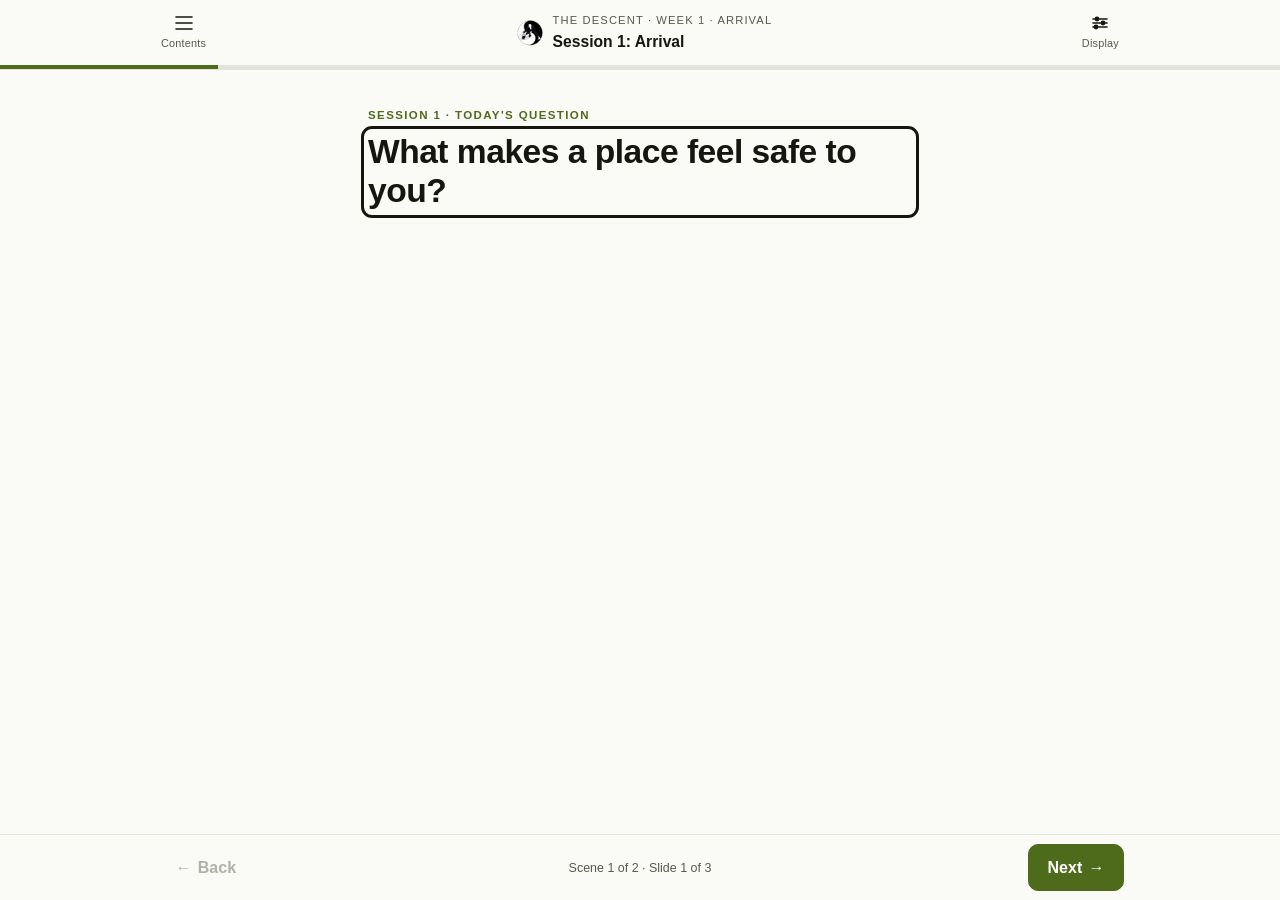
==== commit 123c9666: "Replace em dashes in module titles and the sessions list The course title, browser tab title, index." ====
--- a/engine/index.html
+++ b/engine/index.html
@@ -4,7 +4,7 @@
 <meta charset="utf-8">
 <meta name="viewport" content="width=device-width, initial-scale=1, viewport-fit=cover">
 <title>GWMS eLearning</title>
-<meta name="description" content="GWMS eLearning course — Block 4 eLearning component.">
+<meta name="description" content="GWMS eLearning course, Block 4 eLearning component.">
 <link rel="icon" href="assets/favicon-192.png" sizes="192x192">
 <link rel="apple-touch-icon" href="assets/favicon-192.png">
 <link rel="stylesheet" href="css/engine.css?v=9">
